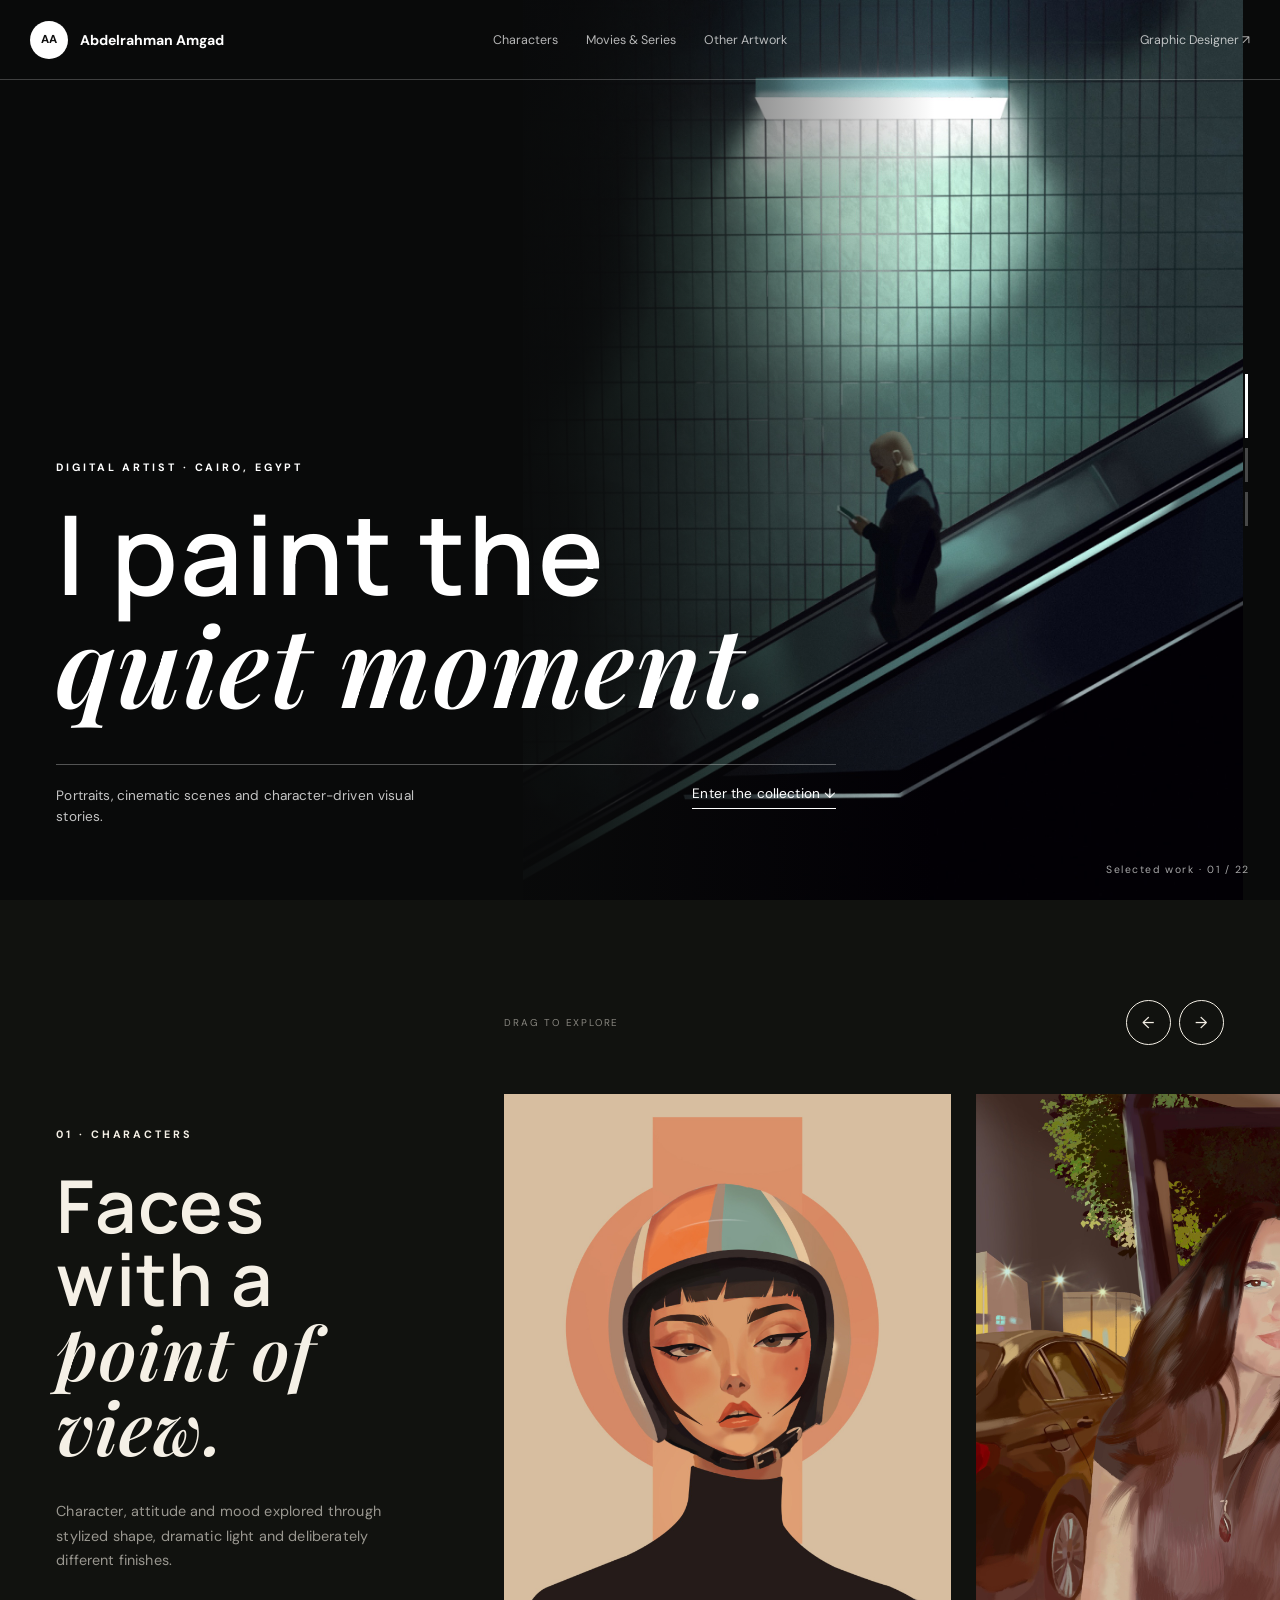
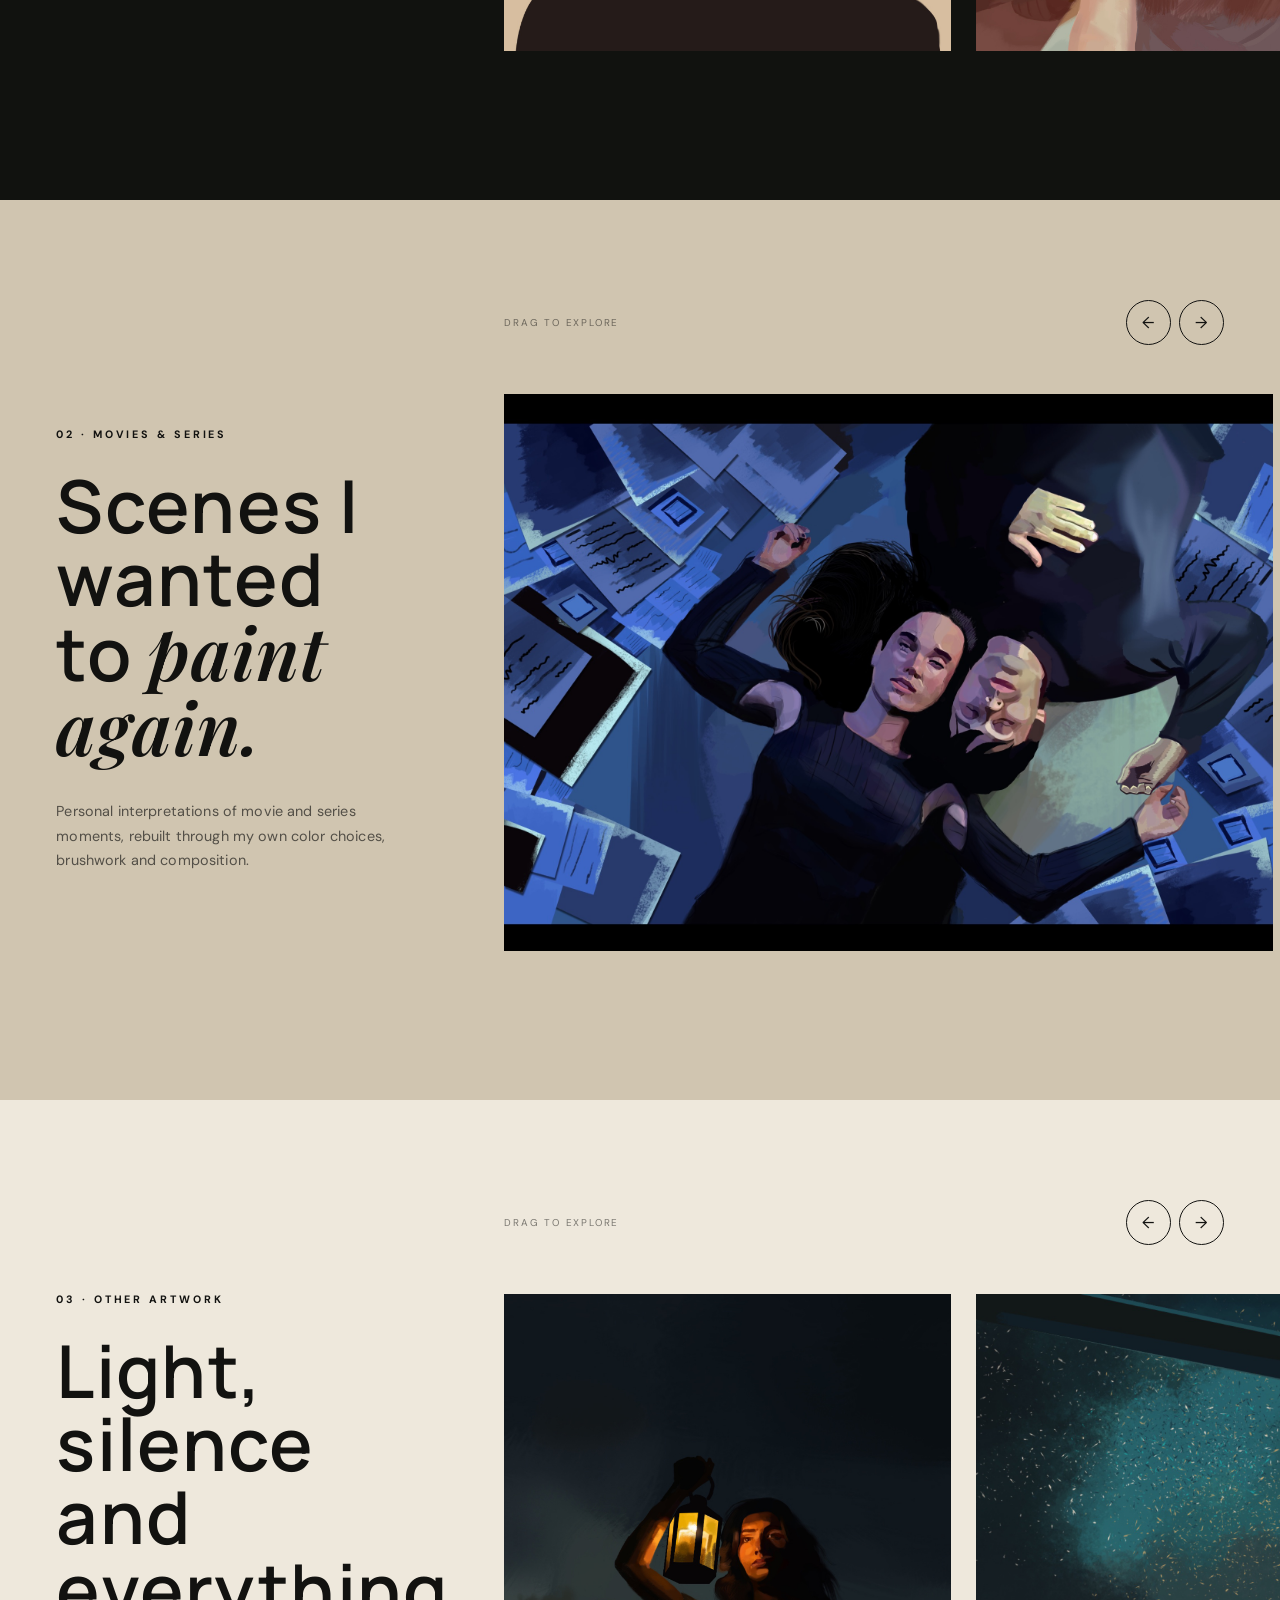
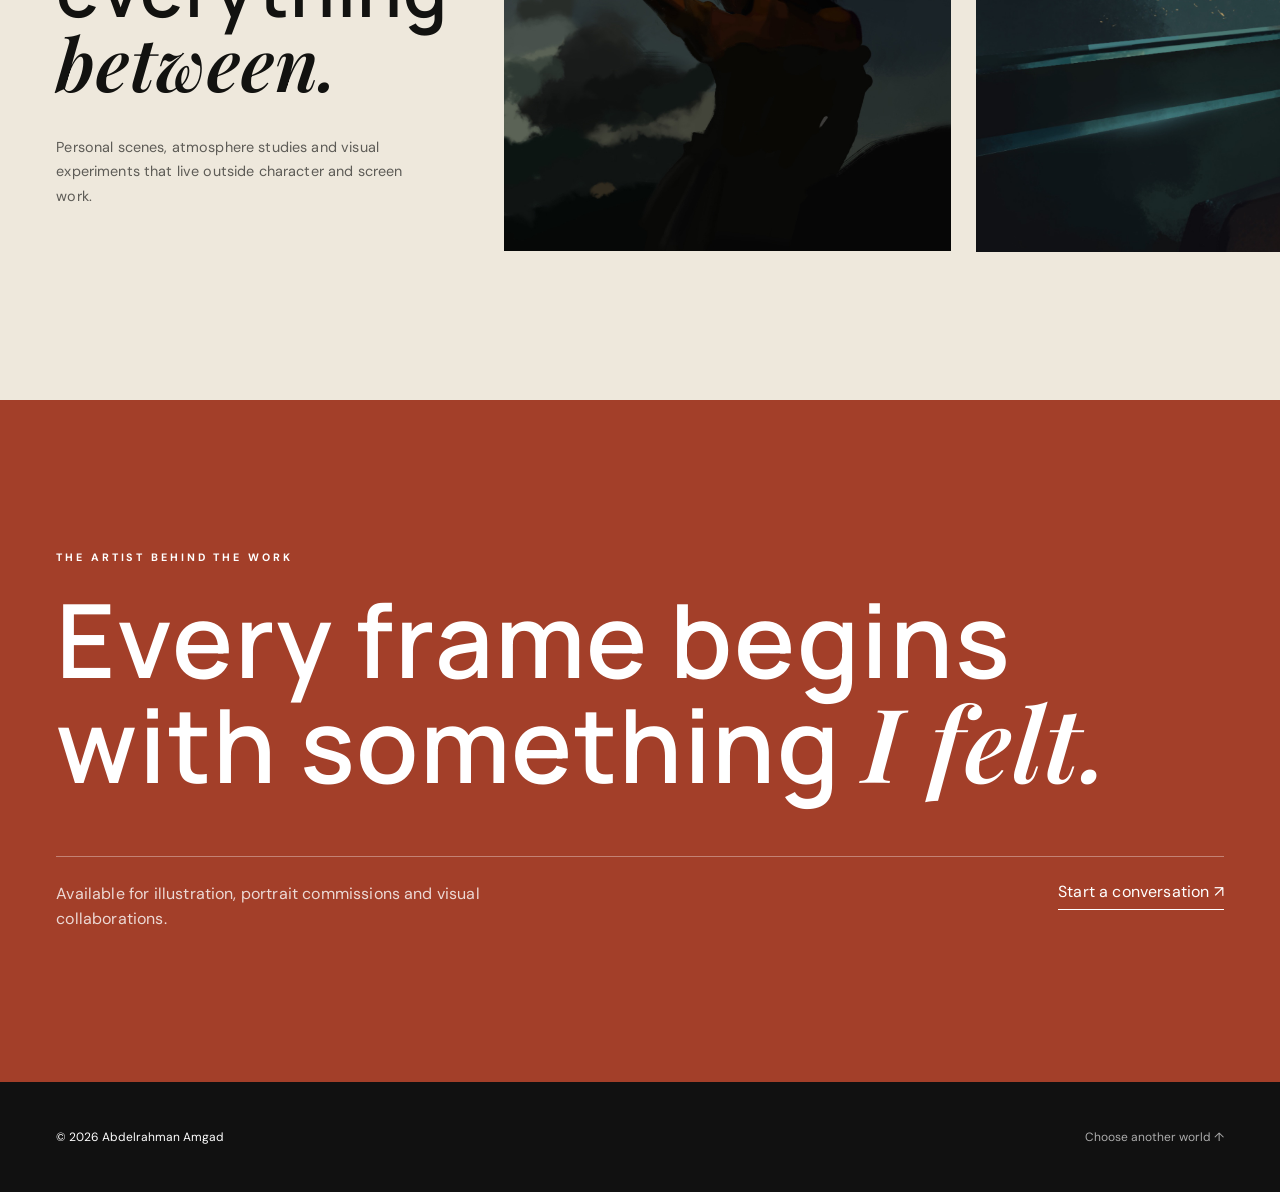
==== artist.html @ 188ce2ef "Add files via upload" ====
<!DOCTYPE html>
<html lang="en">
<head>
  <meta charset="utf-8" />
  <meta name="viewport" content="width=device-width, initial-scale=1" />
  <meta name="description" content="The art portfolio of Abdelrahman Amgad — cinematic digital paintings, portraits, character studies and visual storytelling." />
  <title>Abdelrahman Amgad — The Artist</title>
  <link rel="preconnect" href="https://fonts.googleapis.com" />
  <link rel="preconnect" href="https://fonts.gstatic.com" crossorigin />
  <link href="https://fonts.googleapis.com/css2?family=DM+Sans:wght@400;500;600;700&amp;family=Manrope:wght@500;600;700;800&amp;family=Playfair+Display:ital,wght@0,600;1,600&amp;display=swap" rel="stylesheet" />
  <link rel="stylesheet" href="artist.css?v=4" />
</head>
<body>
  <header class="artist-header">
    <a href="index.html" class="artist-brand" aria-label="Back to creative worlds">
      <span>AA</span><b>Abdelrahman Amgad</b>
    </a>
    <nav aria-label="Artist portfolio navigation">
      <a href="#characters">Characters</a>
      <a href="#screen">Movies &amp; Series</a>
      <a href="#other">Other Artwork</a>
    </nav>
    <a class="switch-world" href="designer.html">Graphic Designer ↗</a>
  </header>

  <main>
    <section class="artist-hero">
      <div class="hero-art-slider" aria-label="Selected artwork slideshow">
        <img class="hero-slide active" src="assets/art/alone.jpg" alt="A solitary figure riding an escalator beneath a fluorescent light" width="1080" height="1350" fetchpriority="high" />
        <img class="hero-slide" src="assets/art/light.jpg" alt="A woman holding a glowing lantern against a dark sky" width="1080" height="1350" />
        <img class="hero-slide" src="assets/art/metro.jpg" alt="A woman sitting beside a rain-covered metro window" width="1350" height="1080" />
      </div>
      <div class="hero-shade"></div>
      <div class="hero-copy">
        <p>DIGITAL ARTIST · CAIRO, EGYPT</p>
        <h1>I paint the<br /><em>quiet moment.</em></h1>
        <div class="hero-note">
          <span>Portraits, cinematic scenes and character-driven visual stories.</span>
          <a href="#characters">Enter the collection ↓</a>
        </div>
      </div>
      <span class="hero-index">Selected work · 01 / 22</span>
      <div class="hero-progress" aria-hidden="true"><span></span><span></span><span></span></div>
    </section>

    <section class="art-section portraits-section" id="characters">
      <div class="section-intro split-intro">
        <div><p>01 · CHARACTERS</p><h2>Faces with a<br /><em>point of view.</em></h2></div>
        <span>Character, attitude and mood explored through stylized shape, dramatic light and deliberately different finishes.</span>
      </div>

      <div class="portrait-wall">
        <figure class="artwork portrait-feature frame-peach" tabindex="0" data-group="Characters">
          <button class="art-open" aria-label="View artwork"><img src="assets/art/character.jpg" alt="Stylized portrait of a woman wearing a colorful helmet" width="1080" height="1350" loading="lazy" decoding="async" /></button>
        </figure>
        <figure class="artwork frame-paper" tabindex="0" data-group="Characters">
          <button class="art-open" aria-label="View artwork"><img src="assets/art/mariam.jpg" alt="Warm digital portrait of a woman outdoors at night" width="1600" height="2000" loading="lazy" decoding="async" /></button>
        </figure>
        <figure class="artwork portrait-narrow frame-charcoal" tabindex="0" data-group="Characters">
          <button class="art-open" aria-label="View artwork"><img src="assets/art/cigarette-portrait.jpg" alt="Dramatic portrait with a sculptural white collar and cigarette" width="1400" height="2000" loading="lazy" decoding="async" /></button>
        </figure>
        <figure class="artwork portrait-square frame-blue" tabindex="0" data-group="Characters">
          <button class="art-open" aria-label="View artwork"><img src="assets/art/self-portrait.jpg" alt="Blue-toned digital self portrait" width="640" height="640" loading="lazy" decoding="async" /></button>
        </figure>
        <figure class="artwork portrait-wide frame-green" tabindex="0" data-group="Characters">
          <button class="art-open" aria-label="View artwork"><img src="assets/art/green-portrait.jpg" alt="Expressive green portrait with handwritten lettering" width="1727" height="2000" loading="lazy" decoding="async" /></button>
        </figure>
        <figure class="artwork portrait-tall frame-warm" tabindex="0" data-group="Characters">
          <button class="art-open" aria-label="View artwork"><img src="assets/art/interior-portrait.jpg" alt="Low-angle portrait beneath an interior ceiling light" width="1739" height="2000" loading="lazy" decoding="async" /></button>
        </figure>
        <figure class="artwork portrait-green frame-notebook" tabindex="0" data-group="Characters">
          <button class="art-open" aria-label="View artwork"><img src="assets/art/sketchbook.jpg" alt="Blue-pen character sketch drawn in a notebook" width="1500" height="2000" loading="lazy" decoding="async" /></button>
        </figure>
        <figure class="artwork portrait-square frame-mustard" tabindex="0" data-group="Characters">
          <button class="art-open" aria-label="View artwork"><img src="assets/art/rainy-character.jpg" alt="Cartoon character standing nervously in the rain" width="1080" height="1080" loading="lazy" decoding="async" /></button>
        </figure>
      </div>
    </section>

    <section class="art-section cinema-section" id="screen">
      <div class="section-intro cinema-intro">
        <p>02 · MOVIES &amp; SERIES</p>
        <h2>Scenes I wanted<br />to <em>paint again.</em></h2>
        <span>Personal interpretations of movie and series moments, rebuilt through my own color choices, brushwork and composition.</span>
      </div>

      <div class="cinema-grid">
        <figure class="artwork frame-blue-matte" tabindex="0" data-group="Movies &amp; Series">
          <button class="art-open" aria-label="View artwork"><img src="assets/art/requiem-ensemble.jpg" alt="Blue-toned ensemble movie scene interpretation" width="2000" height="1452" loading="lazy" decoding="async" /></button>
        </figure>
        <figure class="artwork cinema-poster frame-gold" tabindex="0" data-group="Movies &amp; Series">
          <button class="art-open" aria-label="View artwork"><img src="assets/art/pulp-fiction.jpg" alt="Illustrated movie-inspired portrait poster" width="1600" height="2000" loading="lazy" decoding="async" /></button>
        </figure>
        <figure class="artwork cinema-poster frame-indigo" tabindex="0" data-group="Movies &amp; Series">
          <button class="art-open" aria-label="View artwork"><img src="assets/art/stranger-things.jpg" alt="Series-inspired character illustration" width="1454" height="2000" loading="lazy" decoding="async" /></button>
        </figure>
        <figure class="artwork cinema-wide frame-brown" tabindex="0" data-group="Movies &amp; Series">
          <button class="art-open" aria-label="View artwork"><img src="assets/art/five-hundred-days.jpg" alt="Painted movie elevator scene" width="2000" height="1093" loading="lazy" decoding="async" /></button>
        </figure>
        <figure class="artwork cinema-wide frame-violet" tabindex="0" data-group="Movies &amp; Series">
          <button class="art-open" aria-label="View artwork"><img src="assets/art/requiem-phone.jpg" alt="Painted movie telephone scene" width="2000" height="1579" loading="lazy" decoding="async" /></button>
        </figure>
        <figure class="artwork cinema-wide frame-red" tabindex="0" data-group="Movies &amp; Series">
          <button class="art-open" aria-label="View artwork"><img src="assets/art/theater.jpg" alt="A lone figure seated among rows of red theater chairs" width="2000" height="1233" loading="lazy" decoding="async" /></button>
        </figure>
        <figure class="artwork cinema-wide frame-olive" tabindex="0" data-group="Movies &amp; Series">
          <button class="art-open" aria-label="View artwork"><img src="assets/art/conversation.jpg" alt="Cinematic painted scene of two people in conversation" width="2000" height="1194" loading="lazy" decoding="async" /></button>
        </figure>
      </div>
    </section>

    <section class="art-section stories-section" id="other">
      <div class="section-intro">
        <p>03 · OTHER ARTWORK</p>
        <h2>Light, silence<br />and everything <em>between.</em></h2>
        <span>Personal scenes, atmosphere studies and visual experiments that live outside character and screen work.</span>
      </div>

      <div class="other-grid">
        <figure class="artwork frame-dark" tabindex="0" data-group="Other Artwork">
          <button class="art-open" aria-label="View artwork"><img src="assets/art/light.jpg" alt="A woman holding a glowing lantern against a dark sky" width="1080" height="1350" loading="lazy" decoding="async" /></button>
        </figure>
        <figure class="artwork other-wide frame-night" tabindex="0" data-group="Other Artwork">
          <button class="art-open" aria-label="View artwork"><img src="assets/art/metro.jpg" alt="A woman sitting alone beside a rain-covered metro window" width="1350" height="1080" loading="lazy" decoding="async" /></button>
        </figure>
        <figure class="artwork frame-cinema" tabindex="0" data-group="Other Artwork">
          <button class="art-open" aria-label="View artwork"><img src="assets/art/call-booth.jpg" alt="A woman making a call inside a neon-lit phone booth" width="1080" height="1350" loading="lazy" decoding="async" /></button>
        </figure>
        <figure class="artwork frame-black" tabindex="0" data-group="Other Artwork">
          <button class="art-open" aria-label="View artwork"><img src="assets/art/love.jpg" alt="A couple embracing beside a car under a dark night sky" width="1800" height="1800" loading="lazy" decoding="async" /></button>
        </figure>
        <figure class="artwork frame-slate" tabindex="0" data-group="Other Artwork">
          <button class="art-open" aria-label="View artwork"><img src="assets/art/window.jpg" alt="A woman leaning back beside a car window beneath a textured night sky" width="1080" height="1350" loading="lazy" decoding="async" /></button>
        </figure>
        <figure class="artwork other-wide frame-umber" tabindex="0" data-group="Other Artwork">
          <button class="art-open" aria-label="View artwork"><img src="assets/art/figure-study.jpg" alt="Reclining figure digital painting study" width="2000" height="1049" loading="lazy" decoding="async" /></button>
        </figure>
      </div>
    </section>

    <section class="artist-contact">
      <p>THE ARTIST BEHIND THE WORK</p>
      <h2>Every frame begins<br />with something <em>I felt.</em></h2>
      <div><span>Available for illustration, portrait commissions and visual collaborations.</span><a href="mailto:abdelrahmanamgadabobaker@gmail.com">Start a conversation ↗</a></div>
    </section>
  </main>

  <footer class="artist-footer"><span>© <span id="artistYear"></span> Abdelrahman Amgad</span><a href="index.html">Choose another world ↑</a></footer>

  <dialog class="art-lightbox" aria-label="Artwork preview">
    <button class="lightbox-close" aria-label="Close artwork preview">×</button>
    <button class="lightbox-nav lightbox-prev" aria-label="Previous artwork">←</button>
    <div class="lightbox-stage"><img src="" alt="" /><span class="lightbox-group"></span></div>
    <button class="lightbox-nav lightbox-next" aria-label="Next artwork">→</button>
  </dialog>

  <script src="artist.js?v=4"></script>
</body>
</html>
---- artist.css ----
:root{--ink:#121210;--paper:#e9e3d7;--cream:#f5f0e6;--rust:#a84b31;--line:rgba(18,18,16,.22)}
*{box-sizing:border-box}html{scroll-behavior:smooth;background:var(--ink)}body{margin:0;background:var(--paper);color:var(--ink);font-family:"DM Sans",sans-serif}a{color:inherit;text-decoration:none}button{font:inherit}.artist-header{height:80px;padding:0 30px;display:grid;grid-template-columns:1fr auto 1fr;align-items:center;position:absolute;z-index:20;top:0;left:0;right:0;color:#fff;border-bottom:1px solid rgba(255,255,255,.22)}.artist-brand{display:flex;align-items:center;gap:12px}.artist-brand span{width:38px;height:38px;border-radius:50%;display:grid;place-items:center;background:#fff;color:#111;font-size:.72rem;font-weight:800}.artist-brand b{font-size:.88rem}.artist-header nav{display:flex;gap:28px;font-size:.78rem}.artist-header nav a,.switch-world{opacity:.7;transition:opacity .2s}.artist-header nav a:hover,.switch-world:hover{opacity:1}.switch-world{justify-self:end;font-size:.78rem}
.preview-open{overflow:hidden}
.artist-hero{height:100svh;min-height:680px;position:relative;overflow:hidden;background:#071113;color:#fff}.artist-hero>img{position:absolute;inset:0;width:100%;height:100%;object-fit:cover;object-position:center 52%}.hero-shade{position:absolute;inset:0;background:linear-gradient(90deg,rgba(5,8,8,.92) 0%,rgba(5,8,8,.5) 43%,rgba(5,8,8,.08) 72%),linear-gradient(0deg,rgba(4,7,7,.52),transparent 45%)}.hero-copy{position:absolute;z-index:2;left:4.4vw;bottom:8vh;width:min(780px,80vw)}.hero-copy>p,.section-intro>p,.section-intro>div>p,.artist-contact>p{margin:0 0 24px;font-size:.67rem;font-weight:700;letter-spacing:.23em}.hero-copy h1{margin:0;font:600 clamp(4.2rem,8.6vw,9.6rem)/.78 "Manrope";letter-spacing:-.085em}.hero-copy h1 em,.section-intro h2 em,.artist-contact h2 em{font-family:"Playfair Display",serif;font-weight:600}.hero-note{margin-top:42px;padding-top:20px;border-top:1px solid rgba(255,255,255,.3);display:flex;justify-content:space-between;align-items:flex-start;gap:30px;font-size:.85rem}.hero-note span{max-width:390px;line-height:1.6;opacity:.76}.hero-note a{white-space:nowrap;border-bottom:1px solid;padding-bottom:6px}.hero-index{position:absolute;right:30px;bottom:24px;font-size:.65rem;letter-spacing:.15em;opacity:.65}
.art-section{padding:130px 4.4vw}.section-intro{display:grid;grid-template-columns:1.05fr .55fr;gap:8vw;align-items:end;margin-bottom:80px}.section-intro>p{grid-column:1/-1;margin-bottom:0}.section-intro h2{margin:0;font:600 clamp(3.4rem,6.8vw,7.7rem)/.88 "Manrope";letter-spacing:-.075em}.section-intro>span,.split-intro>span{line-height:1.7;color:rgba(18,18,16,.66);max-width:480px}.split-intro>div p{margin-bottom:22px}.stories-section{background:var(--paper)}.stories-grid{display:grid;grid-template-columns:.82fr 1.18fr;grid-template-rows:auto auto;gap:4.5vw;align-items:start}.stories-grid .artwork-tall{grid-row:1/3}.stories-grid .artwork-wide:nth-child(3){width:76%;justify-self:end}.story-triptych{margin-top:130px;display:grid;grid-template-columns:.75fr 1.35fr .75fr;gap:3vw;align-items:center}.story-triptych .artwork:nth-child(2){transform:translateY(50px)}
.artwork{margin:0;position:relative}.art-open{display:block;width:100%;border:0;padding:0;background:none;color:inherit;cursor:zoom-in}.art-open img{display:block;width:100%;height:auto}.artwork figcaption{display:flex;justify-content:space-between;gap:12px;margin-top:14px;padding-top:12px;border-top:1px solid var(--line)}.artwork figcaption span{font-weight:700}.artwork figcaption small{color:rgba(18,18,16,.55)}.art-open{transition:transform .45s cubic-bezier(.2,.8,.2,1),filter .3s}.artwork:hover .art-open{transform:translateY(-5px)}.artwork:focus-visible{outline:2px solid var(--rust);outline-offset:8px}
.frame-dark .art-open,.frame-night .art-open,.frame-slate .art-open{padding:16px;background:#151714;box-shadow:0 28px 70px rgba(16,17,15,.18)}.frame-cinema .art-open{padding:18px;background:#34201c}.frame-black .art-open{padding:13px;background:#050505}.frame-red .art-open{padding:17px;background:#551c16}.frame-peach .art-open{padding:24px;background:#d8b693}.frame-paper .art-open{padding:18px;background:#f4eee2;box-shadow:0 20px 50px rgba(22,20,17,.13)}.frame-charcoal .art-open{padding:19px;background:#1b1a18}.frame-blue .art-open{padding:14px;background:#172533}.frame-olive .art-open{padding:15px;background:#30372d}.frame-warm .art-open{padding:18px;background:#8c673d}.frame-green .art-open{padding:14px;background:#173a2c}.frame-blue-matte .art-open{padding:22px;background:#18233f}.frame-gold .art-open{padding:20px;background:#a75e12}.frame-indigo .art-open{padding:16px;background:#252047}.frame-brown .art-open{padding:18px;background:#3f2d25}.frame-violet .art-open{padding:17px;background:#241c42}.frame-notebook .art-open{padding:16px;background:#d9cdb8;box-shadow:0 22px 50px rgba(20,18,15,.17)}.frame-mustard .art-open{padding:16px;background:#745c18}.frame-umber .art-open{padding:19px;background:#3b241d}.frame-rain .art-open{padding:14px;background:#282416}
.portraits-section{background:#151512;color:var(--cream)}.portraits-section .section-intro>span{color:rgba(245,240,230,.6)}.portrait-wall{display:grid;grid-template-columns:repeat(12,1fr);gap:5vw 3vw;align-items:start}.portrait-wall .artwork figcaption{border-color:rgba(255,255,255,.2)}.portrait-wall .artwork figcaption small{color:rgba(255,255,255,.5)}.portrait-feature{grid-column:1/6}.portrait-wall .artwork:nth-child(2){grid-column:7/12;margin-top:12vw}.portrait-narrow{grid-column:2/5;margin-top:2vw}.portrait-square{grid-column:6/10;margin-top:-8vw}.portrait-wide{grid-column:1/8;margin-top:4vw}.portrait-tall{grid-column:9/13;margin-top:-6vw}.portrait-green{grid-column:3/8;margin-top:-7vw}
.cinema-section{background:#c9bda8}.cinema-intro{grid-template-columns:1.3fr .7fr}.cinema-lead{width:90%;margin:0 auto 10vw}.cinema-grid{display:grid;grid-template-columns:1fr 1fr;gap:7vw 4vw;align-items:start}.cinema-poster{width:78%;justify-self:center}.cinema-poster:nth-child(2){margin-top:10vw}.cinema-wide{grid-column:1/-1;width:82%}.cinema-wide:nth-child(4){justify-self:end}
.sketch-section{background:#efe8db}.sketch-layout{display:grid;grid-template-columns:.8fr 1fr 1fr;gap:4vw;align-items:start}.sketch-photo{grid-row:1/3}.sketch-layout .artwork:nth-child(3){grid-column:2/4;margin-top:3vw}.sketch-layout .artwork:nth-child(4){grid-column:3;margin-top:-4vw}
.artist-contact{padding:150px 4.4vw;background:#a33f29;color:#fff}.artist-contact h2{margin:0;font:600 clamp(3.7rem,8vw,9rem)/.86 "Manrope";letter-spacing:-.08em}.artist-contact>div{margin-top:60px;padding-top:24px;border-top:1px solid rgba(255,255,255,.35);display:flex;justify-content:space-between;gap:30px}.artist-contact>div span{max-width:440px;line-height:1.6;opacity:.8}.artist-contact a{align-self:flex-start;border-bottom:1px solid;padding-bottom:7px}.artist-footer{height:110px;padding:0 4.4vw;display:flex;align-items:center;justify-content:space-between;background:#111;color:#fff;font-size:.75rem}.artist-footer a{opacity:.65}
.art-lightbox{width:100%;max-width:none;height:100%;max-height:none;margin:0;border:0;padding:0;background:rgba(8,8,7,.96);color:#fff}.art-lightbox::backdrop{background:rgba(8,8,7,.96)}.lightbox-stage{height:100%;display:grid;place-items:center;padding:5vh 9vw 9vh}.lightbox-stage img{max-width:100%;max-height:82vh;object-fit:contain;box-shadow:0 24px 80px rgba(0,0,0,.4)}.lightbox-stage>div{position:absolute;left:4vw;bottom:28px;display:grid;gap:4px}.lightbox-group{font-size:.62rem;letter-spacing:.18em;opacity:.55;text-transform:uppercase}.lightbox-title{font-size:1rem}.lightbox-close,.lightbox-nav{position:absolute;z-index:3;border:1px solid rgba(255,255,255,.25);background:rgba(255,255,255,.06);color:#fff;cursor:pointer}.lightbox-close{right:24px;top:22px;width:44px;height:44px;border-radius:50%;font-size:1.4rem}.lightbox-nav{top:50%;transform:translateY(-50%);width:48px;height:70px}.lightbox-prev{left:22px}.lightbox-next{right:22px}
@media(max-width:900px){.artist-header{grid-template-columns:1fr auto}.artist-header nav{display:none}.section-intro,.cinema-intro{grid-template-columns:1fr;gap:28px}.section-intro>p{grid-column:auto}.stories-grid{gap:6vw}.story-triptych{grid-template-columns:1fr 1fr}.story-triptych .artwork:nth-child(2){transform:none}.story-triptych .artwork:nth-child(3){grid-column:1/-1;width:55%;justify-self:center}.portrait-wall{gap:8vw 4vw}.portrait-feature{grid-column:1/7}.portrait-wall .artwork:nth-child(2){grid-column:7/13}.portrait-narrow{grid-column:1/6}.portrait-square{grid-column:7/13}.portrait-wide{grid-column:1/9}.portrait-tall{grid-column:9/13}.portrait-green{grid-column:3/10}.sketch-layout{grid-template-columns:1fr 1fr}.sketch-photo{grid-row:auto}.sketch-layout .artwork:nth-child(3){grid-column:1/-1}.sketch-layout .artwork:nth-child(4){grid-column:2}.hero-copy{width:86vw}.artist-hero>img{object-position:58% center}}
@media(max-width:620px){.artist-header{height:66px;padding:0 16px}.artist-brand b{display:none}.switch-world{font-size:.68rem}.artist-hero{min-height:660px}.artist-hero>img{object-position:62% center}.hero-shade{background:linear-gradient(0deg,rgba(5,8,8,.94) 0%,rgba(5,8,8,.28) 72%)}.hero-copy{left:18px;bottom:58px;width:calc(100% - 36px)}.hero-copy h1{font-size:clamp(3.3rem,16vw,5rem)}.hero-note{margin-top:28px;display:grid}.hero-note a{justify-self:start}.hero-index{display:none}.art-section{padding:90px 18px}.section-intro{margin-bottom:50px}.section-intro h2{font-size:clamp(3rem,14vw,4.8rem)}.stories-grid{display:block}.stories-grid .artwork,.stories-grid .artwork-wide:nth-child(3){width:100%;margin-bottom:60px}.story-triptych{margin-top:50px;display:block}.story-triptych .artwork,.story-triptych .artwork:nth-child(3){width:100%;margin:0 0 60px}.portrait-wall{display:block}.portrait-wall .artwork{width:100%;margin:0 0 70px}.cinema-lead,.cinema-poster,.cinema-wide,.cinema-wide:nth-child(4){width:100%;margin:0 0 60px}.cinema-grid{display:block}.sketch-layout{display:block}.sketch-layout .artwork{width:100%;margin:0 0 60px}.artist-contact{padding:100px 18px}.artist-contact h2{font-size:clamp(3.1rem,15vw,5rem)}.artist-contact>div{display:grid}.artist-footer{padding:0 18px}.lightbox-stage{padding:70px 10px 90px}.lightbox-nav{top:auto;bottom:18px;height:44px}.lightbox-prev{left:auto;right:80px}.lightbox-next{right:22px}.lightbox-stage>div{left:18px;bottom:22px;max-width:55%}}
@media(prefers-reduced-motion:reduce){html{scroll-behavior:auto}.art-open{transition:none}}

/* Curated category layout — no individual artwork labels */
.portrait-wall .artwork:nth-child(8){grid-column:9/13;margin-top:2vw}
.other-grid{display:grid;grid-template-columns:repeat(12,1fr);gap:6vw 3vw;align-items:start}
.other-grid .artwork{grid-column:span 5}
.other-grid .artwork:nth-child(even){grid-column:7/13}
.other-grid .artwork:nth-child(3){grid-column:2/7}
.other-grid .artwork:nth-child(4){grid-column:8/13;margin-top:-8vw}
.other-grid .other-wide{grid-column:span 8}
.other-grid .artwork:nth-child(5){grid-column:1/9}
.other-grid .artwork:nth-child(7){grid-column:1/9}
.other-grid .artwork:nth-child(8){grid-column:5/13}
.lightbox-stage>div{position:static}
.lightbox-group{position:absolute;left:4vw;bottom:28px}

@media(max-width:900px){.portrait-wall .artwork:nth-child(8){grid-column:8/13}.other-grid{gap:8vw 4vw}}
@media(max-width:620px){.other-grid{display:block}.other-grid .artwork{width:100%;margin:0 0 60px}.lightbox-group{left:18px;bottom:22px;max-width:55%}}

/* Structured gallery system */
.portrait-wall,.cinema-grid,.other-grid{display:grid;align-items:stretch;gap:36px}
.portrait-wall{grid-template-columns:repeat(4,minmax(0,1fr))}
.cinema-grid,.other-grid{grid-template-columns:repeat(2,minmax(0,1fr))}
.portrait-wall .artwork,.portrait-wall .artwork:nth-child(n),.cinema-grid .artwork,.cinema-grid .artwork:nth-child(n),.other-grid .artwork,.other-grid .artwork:nth-child(n){grid-column:auto;width:100%;margin:0;transform:none;justify-self:stretch}
.portrait-wall .art-open{height:100%;min-height:0;display:grid;place-items:center}
.portrait-wall .art-open img{width:100%;height:auto;max-height:100%;object-fit:contain}
.cinema-grid .art-open,.other-grid .art-open{height:100%;display:grid;place-items:center}
.cinema-grid .art-open img,.other-grid .art-open img{width:100%;height:auto;max-height:100%;object-fit:contain}

@media(max-width:1000px){.portrait-wall{grid-template-columns:repeat(2,minmax(0,1fr))}}
@media(max-width:700px){.portrait-wall,.cinema-grid,.other-grid{grid-template-columns:1fr;gap:28px}.portrait-wall .artwork,.cinema-grid .artwork,.other-grid .artwork{margin:0!important}}

/* Format × Squarespace inspired refinement */
.artist-hero{display:grid;grid-template-columns:.88fr 1.12fr;align-items:stretch;background:#0a0b0b}
.artist-hero>img{position:relative;inset:auto;grid-column:2;width:100%;height:100%;object-fit:contain;object-position:center;background:#0a0b0b}
.hero-shade{background:linear-gradient(90deg,#0a0b0b 0%,rgba(10,11,11,.95) 32%,rgba(10,11,11,0) 70%);pointer-events:none}
.hero-copy{z-index:3}

.portrait-wall,.cinema-grid,.other-grid{gap:clamp(22px,3vw,48px);align-items:start}
.artwork,.portrait-wall .artwork,.cinema-grid .artwork,.other-grid .artwork{align-self:start}
.artwork .art-open,.artwork[class*="frame-"] .art-open{padding:0;background:transparent;box-shadow:none;height:auto;min-height:0;display:block;overflow:visible}
.artwork .art-open img,.portrait-wall .art-open img,.cinema-grid .art-open img,.other-grid .art-open img{display:block;width:100%;height:auto;max-height:none;object-fit:contain;object-position:center}
.artwork:hover .art-open{transform:translateY(-6px)}

.portrait-wall{grid-template-columns:repeat(4,minmax(0,1fr))}
.portrait-wall .artwork:nth-child(n){grid-column:auto;margin:0;width:100%}

.cinema-grid{grid-template-columns:repeat(12,minmax(0,1fr));gap:clamp(26px,4vw,64px) clamp(18px,2.5vw,40px)}
.cinema-grid .artwork:nth-child(n){margin:0;width:100%;grid-column:auto;justify-self:stretch}
.cinema-grid .artwork:nth-child(2){grid-column:3/6;grid-row:1}
.cinema-grid .artwork:nth-child(3){grid-column:8/11;grid-row:1}
.cinema-grid .artwork:nth-child(1){grid-column:1/7;grid-row:2}
.cinema-grid .artwork:nth-child(4){grid-column:7/13;grid-row:2}
.cinema-grid .artwork:nth-child(5){grid-column:1/7;grid-row:3}
.cinema-grid .artwork:nth-child(6){grid-column:7/13;grid-row:3}
.cinema-grid .artwork:nth-child(7){grid-column:3/11;grid-row:4}

.other-grid{grid-template-columns:repeat(12,minmax(0,1fr));gap:clamp(26px,4vw,64px) clamp(18px,2.5vw,40px)}
.other-grid .artwork:nth-child(n){margin:0;width:100%;grid-column:auto;justify-self:stretch}
.other-grid .artwork:nth-child(1){grid-column:1/5;grid-row:1}
.other-grid .artwork:nth-child(3){grid-column:5/9;grid-row:1}
.other-grid .artwork:nth-child(5){grid-column:9/13;grid-row:1}
.other-grid .artwork:nth-child(2){grid-column:1/7;grid-row:2}
.other-grid .artwork:nth-child(4){grid-column:7/13;grid-row:2}
.other-grid .artwork:nth-child(6){grid-column:3/11;grid-row:3}

.motion-ready .section-intro,.motion-ready .artwork{opacity:0;transform:translateY(26px);transition:opacity .65s ease,transform .65s cubic-bezier(.2,.75,.25,1)}
.motion-ready .section-intro.is-visible,.motion-ready .artwork.is-visible{opacity:1;transform:translateY(0)}
.motion-ready .artwork:nth-child(2n){transition-delay:.06s}
.motion-ready .artwork:nth-child(3n){transition-delay:.12s}

@media(max-width:1000px){
  .portrait-wall{grid-template-columns:repeat(2,minmax(0,1fr))}
  .artist-hero{grid-template-columns:.7fr 1.3fr}
}
@media(max-width:700px){
  .artist-hero{display:block;height:auto;min-height:100svh;padding-top:66px}
  .artist-hero>img{width:100%;height:auto;max-height:62svh;object-fit:contain;object-position:center top}
  .hero-shade{background:linear-gradient(0deg,#0a0b0b 0%,rgba(10,11,11,.2) 65%,transparent 100%)}
  .hero-copy{position:relative;left:auto;bottom:auto;width:auto;padding:28px 18px 58px}
  .portrait-wall,.cinema-grid,.other-grid{display:grid;grid-template-columns:1fr;gap:44px}
  .portrait-wall .artwork:nth-child(n),.cinema-grid .artwork:nth-child(n),.other-grid .artwork:nth-child(n){grid-column:1;grid-row:auto;width:100%;margin:0}
}

@media(prefers-reduced-motion:reduce){.motion-ready .section-intro,.motion-ready .artwork{opacity:1;transform:none;transition:none}.artwork:hover .art-open{transform:none}}

/* =========================================================
   Immersive horizontal gallery — radical layout direction
   ========================================================= */
.artist-hero{display:block;position:relative;background:#090a0a}
.hero-art-slider{position:absolute;inset:0 0 0 38%;overflow:hidden;background:#090a0a}
.hero-slide{position:absolute;inset:0;width:100%;height:100%;object-fit:contain;object-position:center;opacity:0;transform:translateX(45px) scale(.985);transition:opacity 1s ease,transform 1.15s cubic-bezier(.2,.7,.2,1)}
.hero-slide.active{opacity:1;transform:translateX(0) scale(1)}
.hero-shade{background:linear-gradient(90deg,#090a0a 0%,#090a0a 34%,rgba(9,10,10,.88) 45%,rgba(9,10,10,0) 73%)}
.hero-progress{position:absolute;z-index:4;right:32px;top:50%;transform:translateY(-50%);display:grid;gap:10px}
.hero-progress span{display:block;width:3px;height:34px;background:rgba(255,255,255,.25);transition:height .4s,background .4s}
.hero-progress span.active{height:64px;background:#fff}

.art-section{min-height:100svh;padding:100px 0 100px 4.4vw;display:grid;grid-template-columns:minmax(270px,30vw) minmax(0,1fr);grid-template-rows:auto 1fr;column-gap:5vw;align-items:center;overflow:hidden}
.art-section .section-intro{grid-column:1;grid-row:1/3;display:block;margin:0;padding-right:1vw;position:relative;z-index:2}
.art-section .section-intro>p,.art-section .section-intro>div>p{margin:0 0 28px}
.art-section .section-intro h2{font-size:clamp(3.5rem,5.7vw,7rem);line-height:.88;margin:0 0 34px}
.art-section .section-intro>span,.art-section .split-intro>span{display:block;max-width:380px;font-size:.9rem;line-height:1.7}
.art-section .split-intro>div{display:block}
.rail-controls{grid-column:2;grid-row:1;display:flex;align-items:center;justify-content:flex-end;gap:8px;padding:0 4.4vw 18px 0}
.rail-controls span{margin-right:auto;font-size:.62rem;letter-spacing:.18em;text-transform:uppercase;opacity:.52}
.rail-controls button{width:45px;height:45px;border:1px solid currentColor;border-radius:50%;background:transparent;color:inherit;cursor:pointer;transition:background .25s,color .25s,transform .25s}
.rail-controls button:hover{background:currentColor;color:var(--paper);transform:scale(1.06)}
.portraits-section .rail-controls button:hover{color:#151512}

.portrait-wall,.cinema-grid,.other-grid{grid-column:2;grid-row:2;display:flex!important;align-items:center;gap:clamp(18px,2vw,32px);width:100%;height:64vh;min-height:440px;overflow-x:auto;overflow-y:hidden;padding:0 4.4vw 18px 0;scroll-snap-type:x mandatory;scrollbar-width:none;cursor:grab;overscroll-behavior-x:contain}
.portrait-wall::-webkit-scrollbar,.cinema-grid::-webkit-scrollbar,.other-grid::-webkit-scrollbar{display:none}
.portrait-wall.dragging,.cinema-grid.dragging,.other-grid.dragging{cursor:grabbing;scroll-snap-type:none}
.portrait-wall .artwork,.portrait-wall .artwork:nth-child(n),.cinema-grid .artwork,.cinema-grid .artwork:nth-child(n),.other-grid .artwork,.other-grid .artwork:nth-child(n){flex:0 0 auto!important;display:block!important;grid-column:auto!important;grid-row:auto!important;width:auto!important;height:100%;margin:0!important;align-self:center;scroll-snap-align:start;transform:none;justify-self:auto}
.portrait-wall .art-open,.cinema-grid .art-open,.other-grid .art-open,.artwork[class*="frame-"] .art-open{display:block;height:100%;width:auto;padding:0;background:transparent;box-shadow:none;overflow:visible}
.portrait-wall .art-open img,.cinema-grid .art-open img,.other-grid .art-open img{display:block;width:auto!important;height:100%!important;max-width:none;max-height:100%;object-fit:contain}
.artwork:hover .art-open{transform:translateY(-8px)}

.portraits-section{background:#11120f}
.cinema-section{background:#d0c5b0}
.stories-section{background:#eee8dc}
.motion-ready .art-section .artwork{opacity:0;transform:translateX(65px);transition:opacity .7s ease,transform .85s cubic-bezier(.2,.75,.2,1)}
.motion-ready .art-section .artwork.is-visible{opacity:1;transform:translateX(0)}

@media(max-width:850px){
  .art-section{padding-left:24px;grid-template-columns:minmax(220px,34vw) minmax(0,1fr);column-gap:32px}
  .portrait-wall,.cinema-grid,.other-grid{height:58vh}
}

@media(max-width:700px){
  .artist-hero{display:flex;flex-direction:column;padding-top:66px;min-height:100svh}
  .hero-art-slider{position:relative;inset:auto;width:100%;height:54svh;min-height:390px;order:1}
  .hero-slide{object-fit:contain;object-position:center}
  .hero-shade{display:none}
  .hero-copy{order:2;position:relative;padding:34px 18px 58px;left:auto;bottom:auto;width:auto}
  .hero-copy h1{font-size:clamp(3.2rem,15vw,5rem)}
  .hero-progress{right:16px;top:32%;transform:none}
  .hero-progress span{width:26px;height:2px}.hero-progress span.active{width:50px;height:2px}
  .art-section{min-height:auto;padding:86px 0 86px 18px;display:block}
  .art-section .section-intro{padding:0 18px 50px 0}
  .art-section .section-intro h2{font-size:clamp(3.2rem,14vw,5rem)}
  .rail-controls{display:flex;padding:0 18px 16px 0}
  .rail-controls span{font-size:.55rem}
  .portrait-wall,.cinema-grid,.other-grid{display:flex!important;width:100%;height:58svh;min-height:390px;gap:16px;padding-right:18px}
  .portrait-wall .artwork,.portrait-wall .artwork:nth-child(n),.cinema-grid .artwork,.cinema-grid .artwork:nth-child(n),.other-grid .artwork,.other-grid .artwork:nth-child(n){height:100%;width:auto!important}
}

@media(prefers-reduced-motion:reduce){.hero-slide{transition:none}.hero-slide.active{transform:none}.motion-ready .art-section .artwork{opacity:1;transform:none;transition:none}}

/* Focus, image fit and typography spacing refinements */
.hero-copy h1,.art-section .section-intro h2,.artist-contact h2{letter-spacing:.018em;line-height:1}
.hero-copy h1 em,.art-section .section-intro h2 em,.artist-contact h2 em{letter-spacing:.012em}
.hero-copy>p,.art-section .section-intro>p,.art-section .section-intro>div>p,.artist-contact>p{letter-spacing:.27em}
.hero-note,.art-section .section-intro>span,.artist-contact>div{letter-spacing:.01em}

.portrait-wall .artwork,.portrait-wall .artwork:nth-child(n),.cinema-grid .artwork,.cinema-grid .artwork:nth-child(n),.other-grid .artwork,.other-grid .artwork:nth-child(n){max-width:min(76vw,920px)}
.portrait-wall .art-open img,.cinema-grid .art-open img,.other-grid .art-open img{object-fit:contain!important;object-position:center;width:auto!important;height:100%!important;max-width:100%;max-height:100%}

.art-lightbox{background:rgba(5,5,5,.985)}
.art-lightbox::backdrop{background:rgba(5,5,5,.985);backdrop-filter:blur(14px)}
.lightbox-stage{padding:3vh 6vw 8vh}
.lightbox-stage img{width:auto;height:auto;max-width:92vw;max-height:90vh;object-fit:contain;box-shadow:0 30px 100px rgba(0,0,0,.7);animation:artFocusIn .48s cubic-bezier(.2,.75,.2,1)}
.art-lightbox[open]{animation:lightboxFadeIn .28s ease both}
.lightbox-close{background:#fff;color:#111;border-color:#fff;transition:transform .25s ease}
.lightbox-close:hover{transform:rotate(90deg)}
.art-open{position:relative}
.art-open::after{content:"View artwork";position:absolute;left:50%;top:50%;transform:translate(-50%,-42%);padding:11px 16px;border-radius:999px;background:rgba(8,8,8,.82);color:#fff;font-size:.65rem;letter-spacing:.12em;text-transform:uppercase;opacity:0;transition:opacity .25s ease,transform .25s ease;pointer-events:none;white-space:nowrap}
.artwork:hover .art-open::after{opacity:1;transform:translate(-50%,-50%)}
@keyframes artFocusIn{from{opacity:0;transform:scale(.94)}to{opacity:1;transform:scale(1)}}
@keyframes lightboxFadeIn{from{opacity:0}to{opacity:1}}

@media(max-width:700px){
  .hero-copy h1,.art-section .section-intro h2,.artist-contact h2{letter-spacing:-.025em;line-height:.96}
  .portrait-wall .artwork,.portrait-wall .artwork:nth-child(n),.cinema-grid .artwork,.cinema-grid .artwork:nth-child(n),.other-grid .artwork,.other-grid .artwork:nth-child(n){max-width:86vw}
  .lightbox-stage{padding:64px 10px 84px}.lightbox-stage img{max-width:calc(100vw - 20px);max-height:calc(100svh - 148px)}
}

@media(prefers-reduced-motion:reduce){.lightbox-stage img,.art-lightbox[open]{animation:none}.lightbox-close:hover{transform:none}}
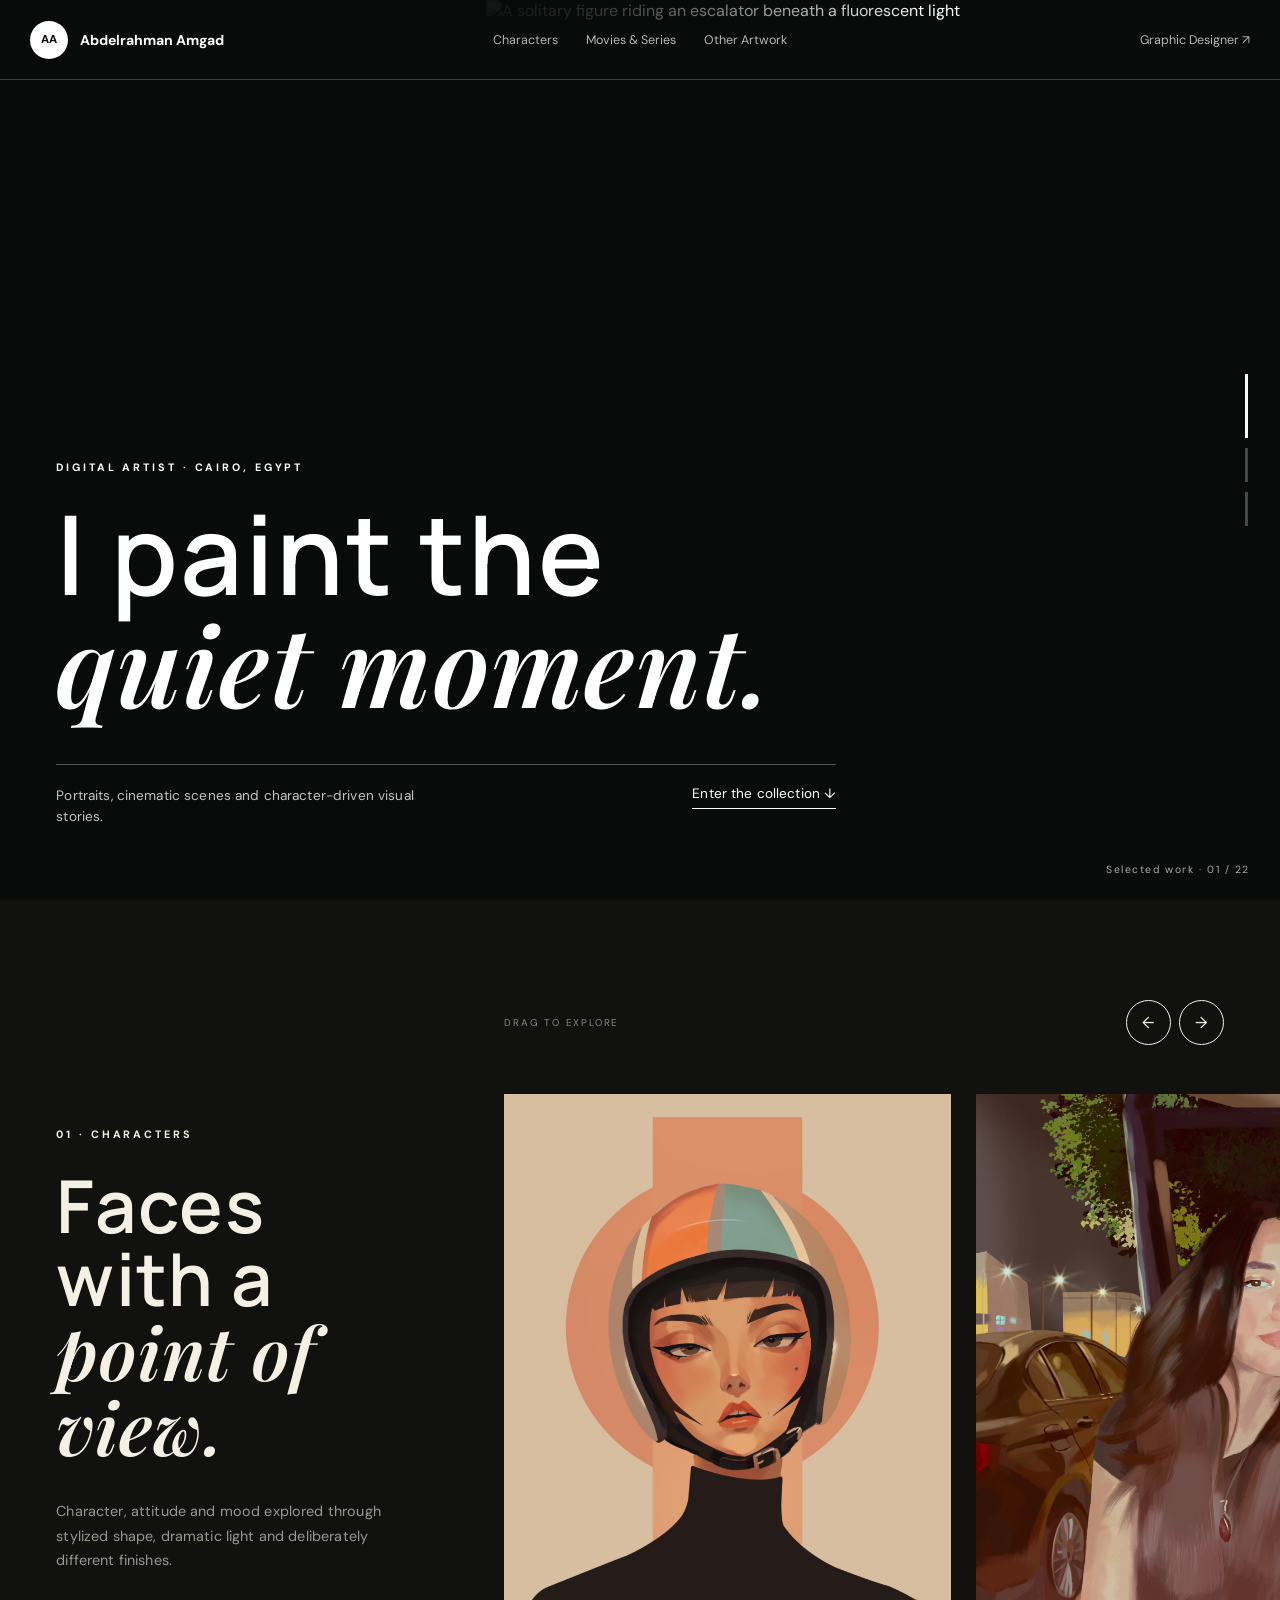
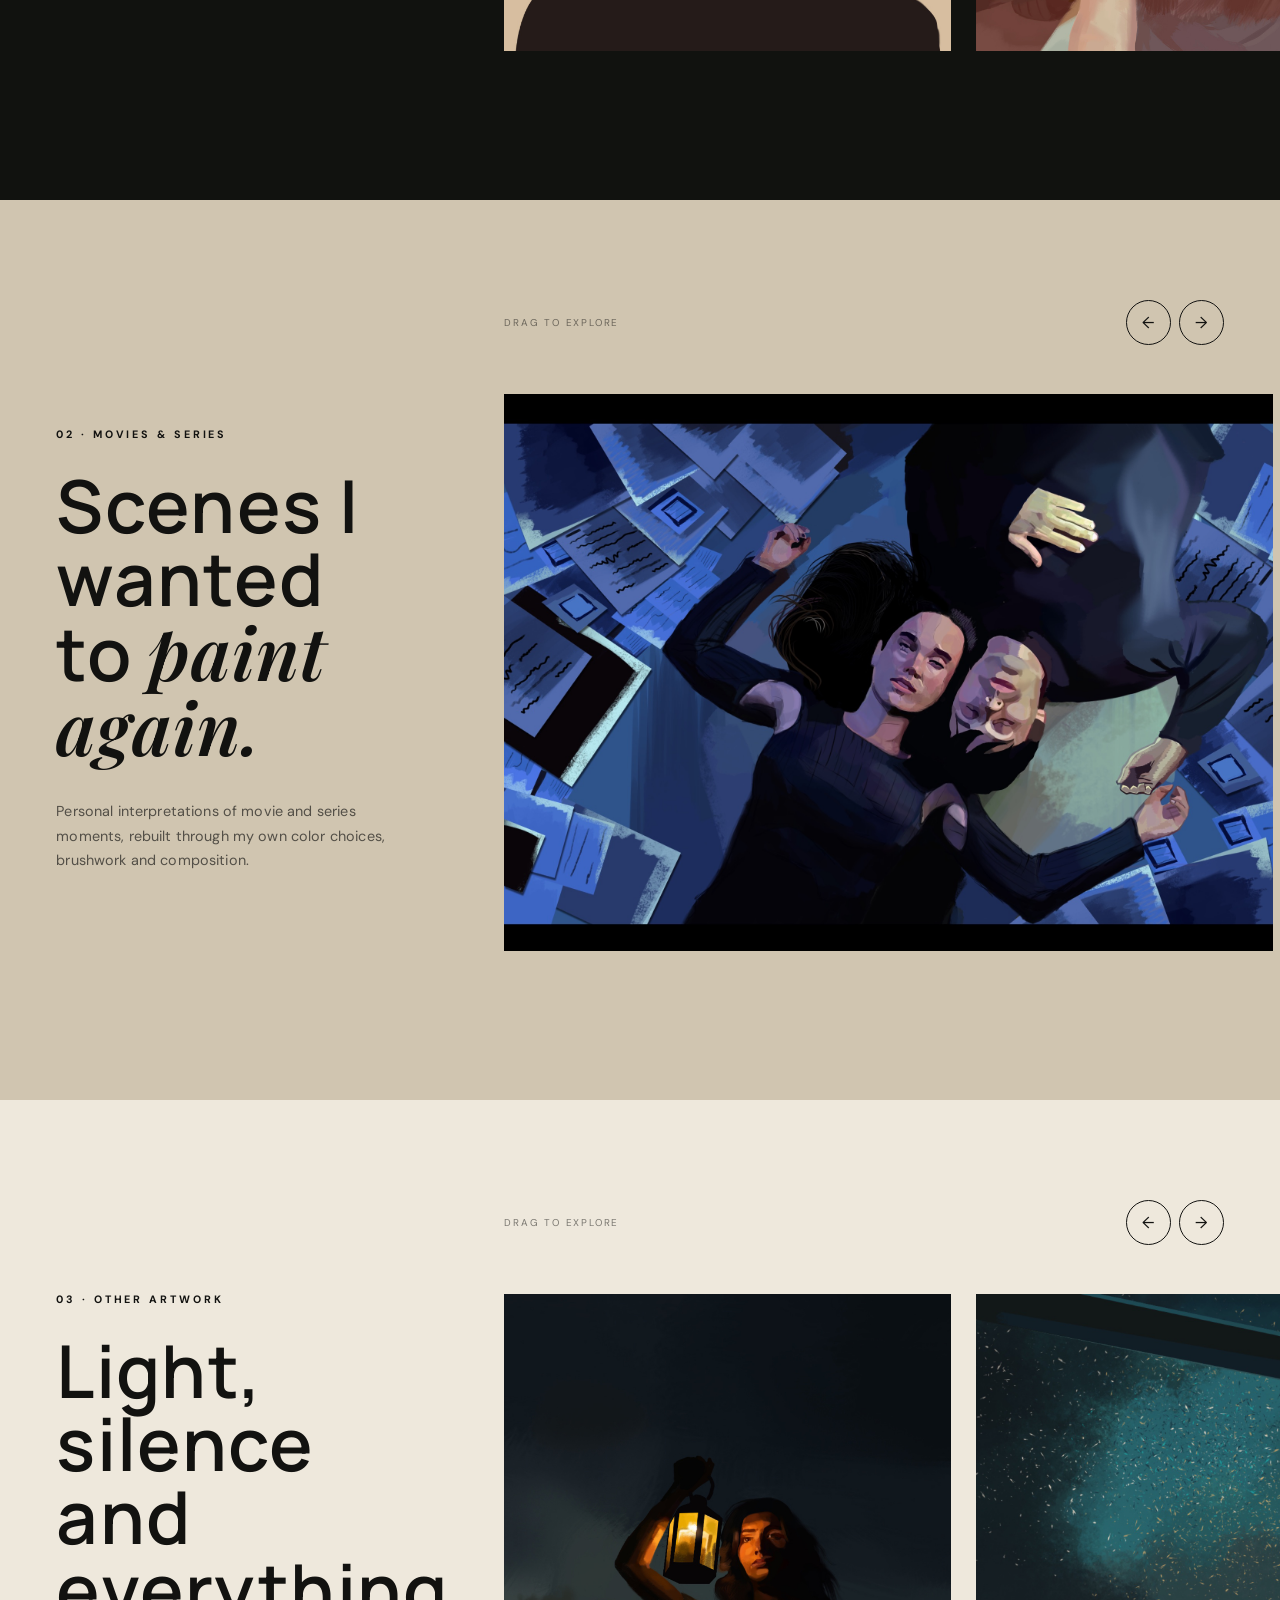
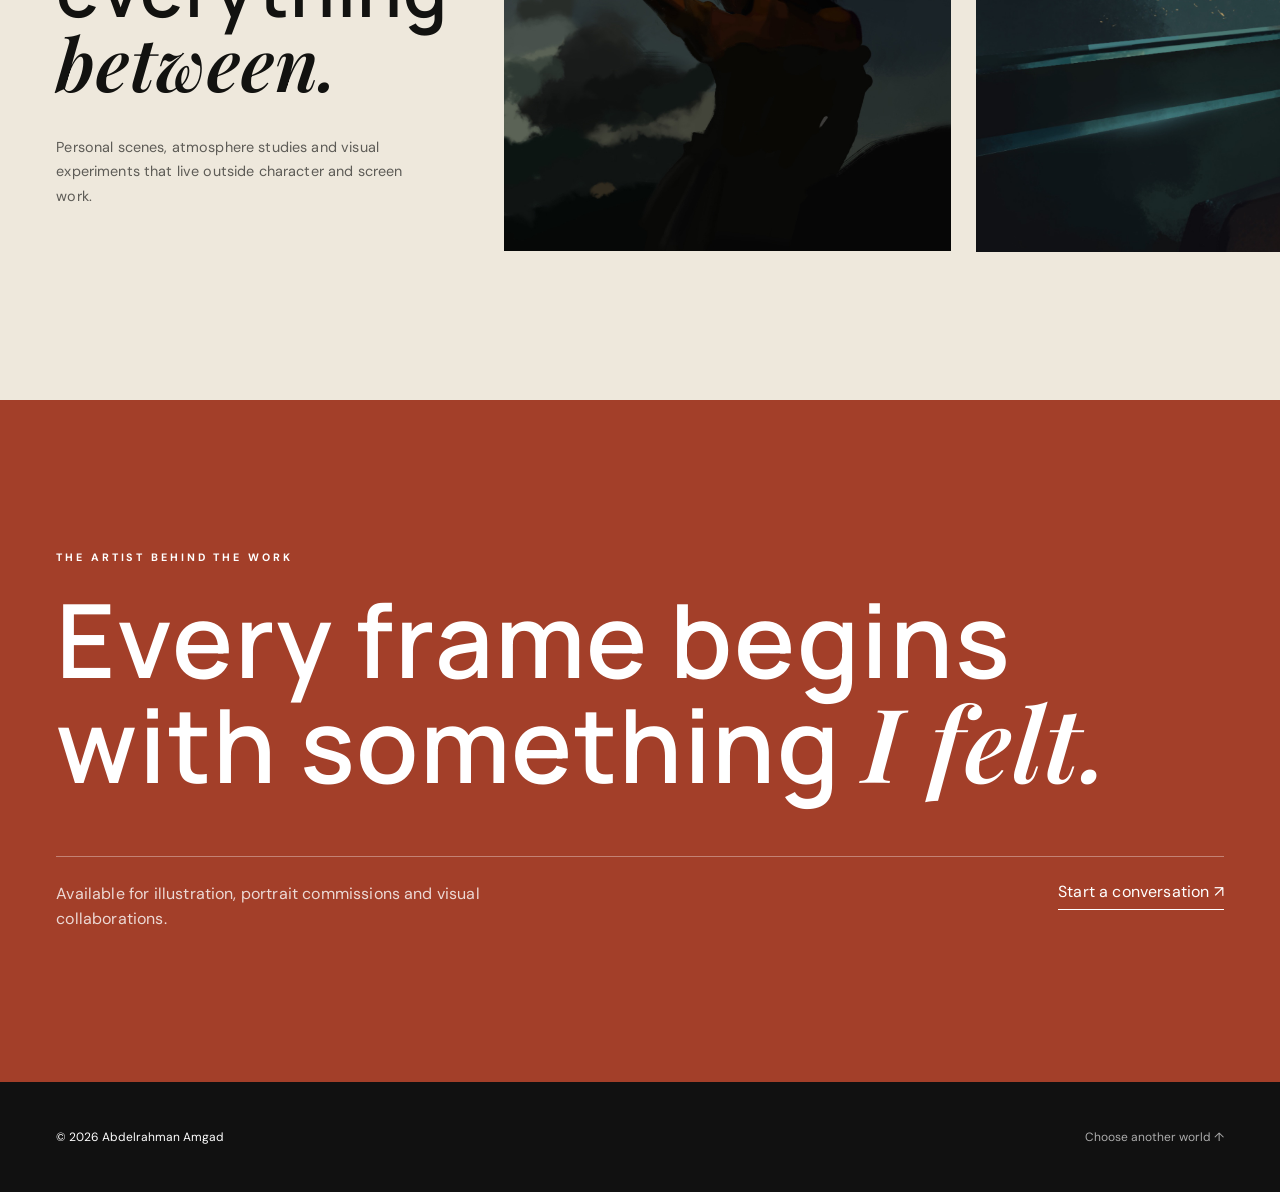
==== commit 23fe3864: "Optimize artist hero image loading" ====
--- a/artist.html
+++ b/artist.html
@@ -26,9 +26,9 @@
   <main>
     <section class="artist-hero">
       <div class="hero-art-slider" aria-label="Selected artwork slideshow">
-        <img class="hero-slide active" src="assets/art/alone.jpg" alt="A solitary figure riding an escalator beneath a fluorescent light" width="1080" height="1350" fetchpriority="high" />
-        <img class="hero-slide" src="assets/art/light.jpg" alt="A woman holding a glowing lantern against a dark sky" width="1080" height="1350" />
-        <img class="hero-slide" src="assets/art/metro.jpg" alt="A woman sitting beside a rain-covered metro window" width="1350" height="1080" />
+        <img class="hero-slide active" src="assets/thumbs/art/alone.jpg" alt="A solitary figure riding an escalator beneath a fluorescent light" width="720" height="900" fetchpriority="high" decoding="async" />
+        <img class="hero-slide" src="assets/thumbs/art/call-booth.jpg" alt="A woman making a call inside a neon-lit phone booth" width="720" height="900" decoding="async" />
+        <img class="hero-slide" src="assets/thumbs/art/metro.jpg" alt="A woman sitting beside a rain-covered metro window" width="900" height="720" decoding="async" />
       </div>
       <div class="hero-shade"></div>
       <div class="hero-copy">
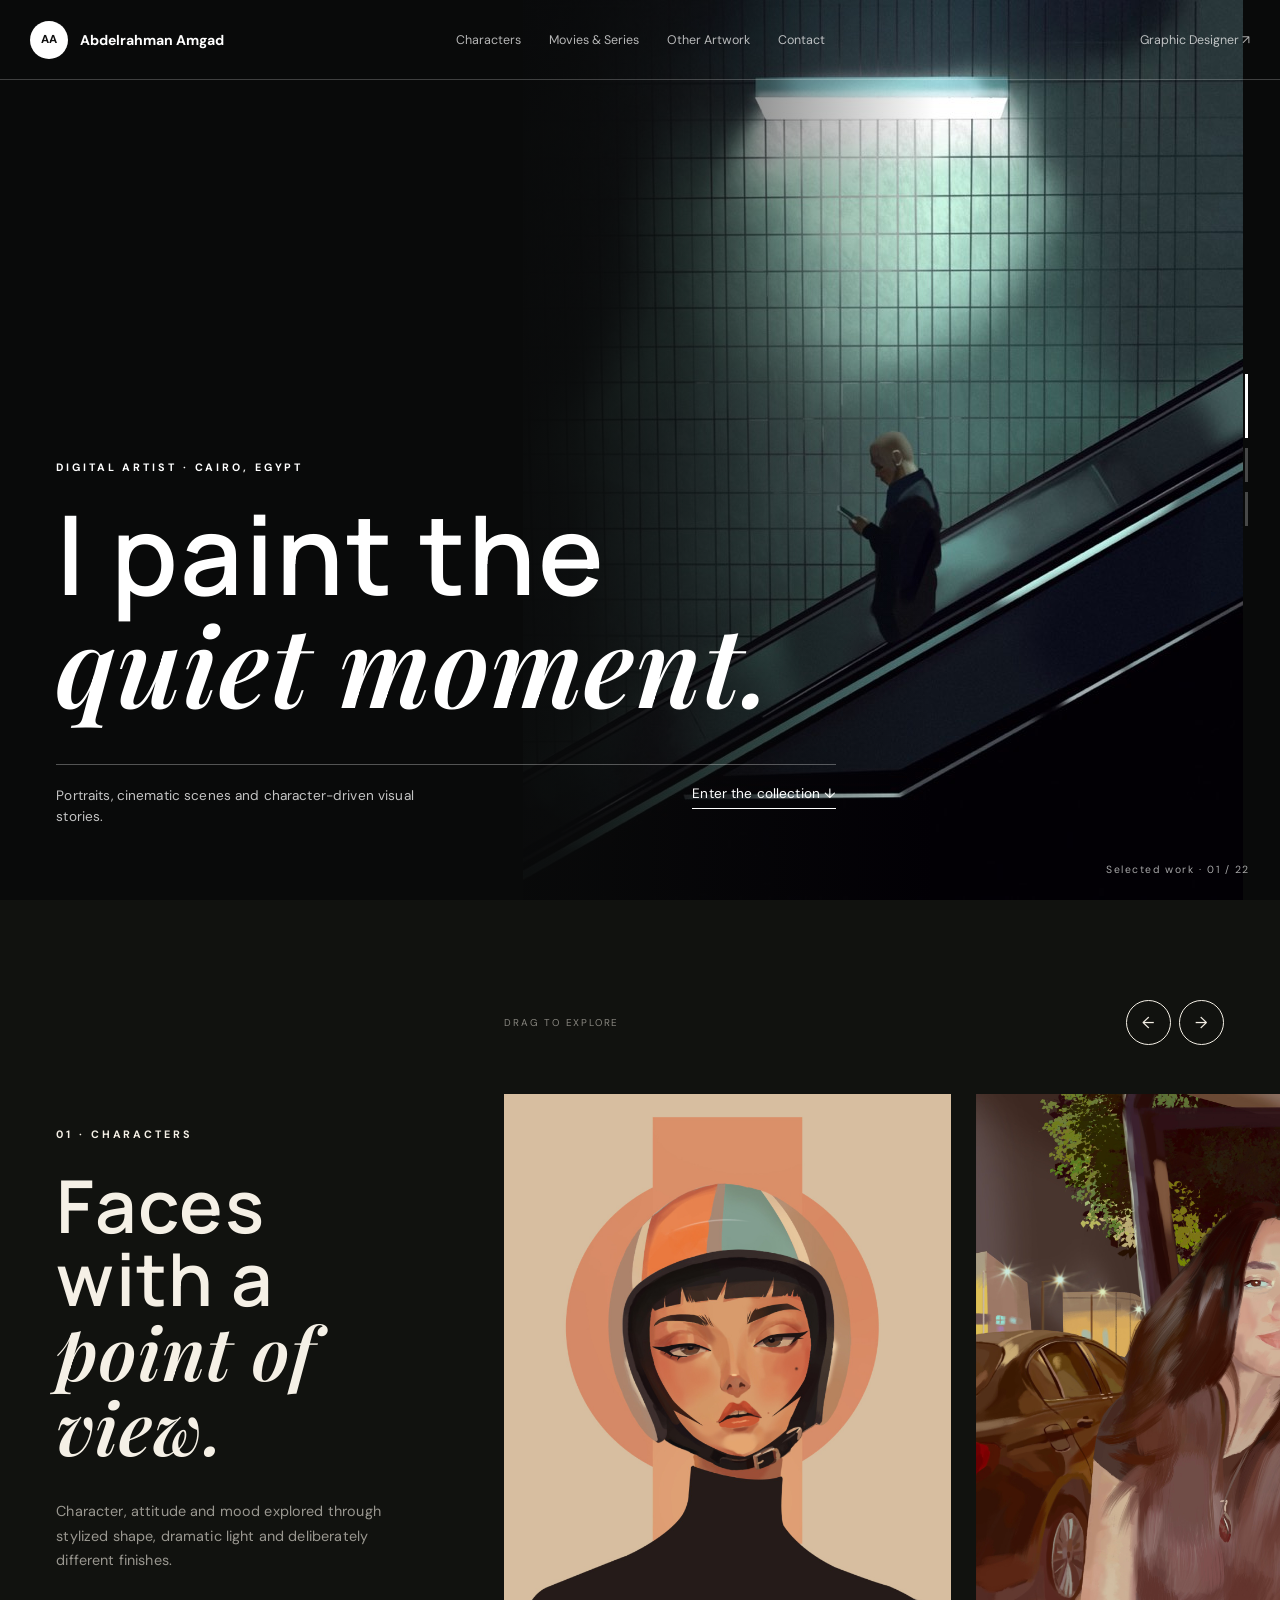
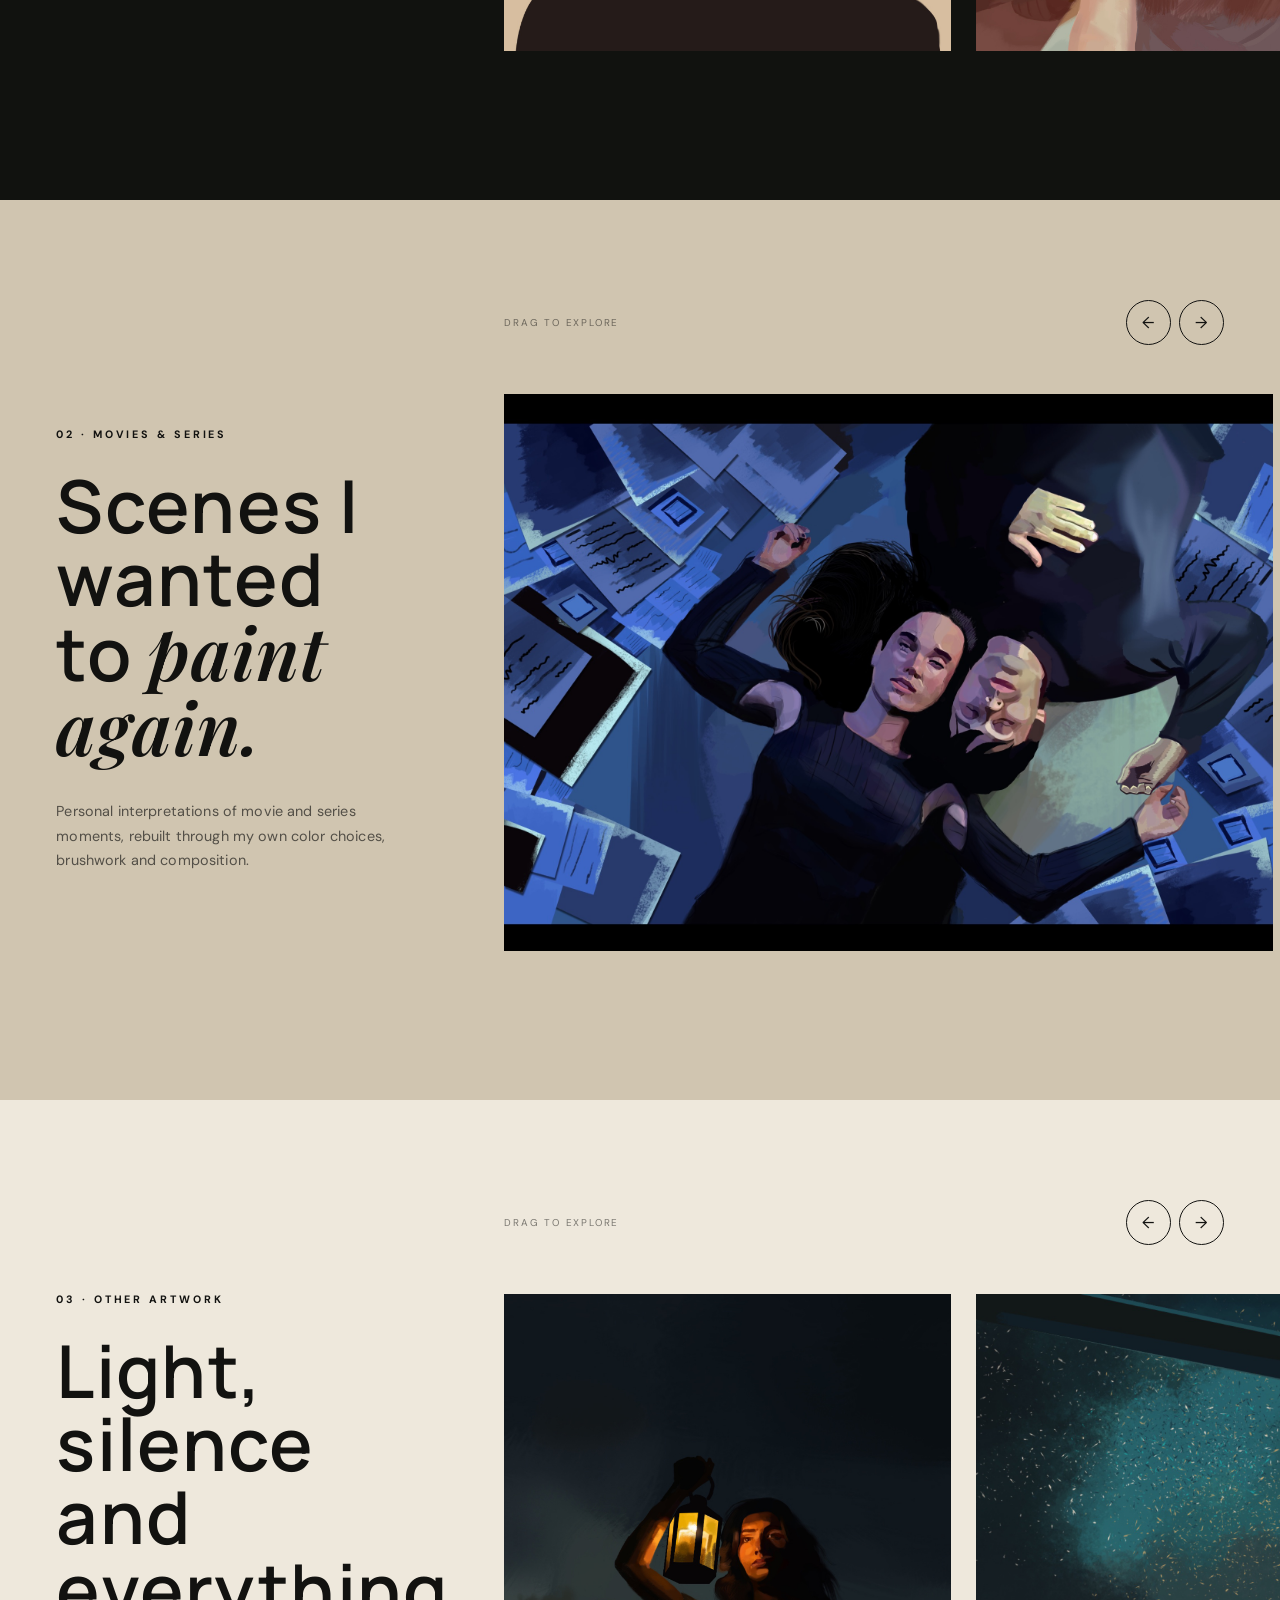
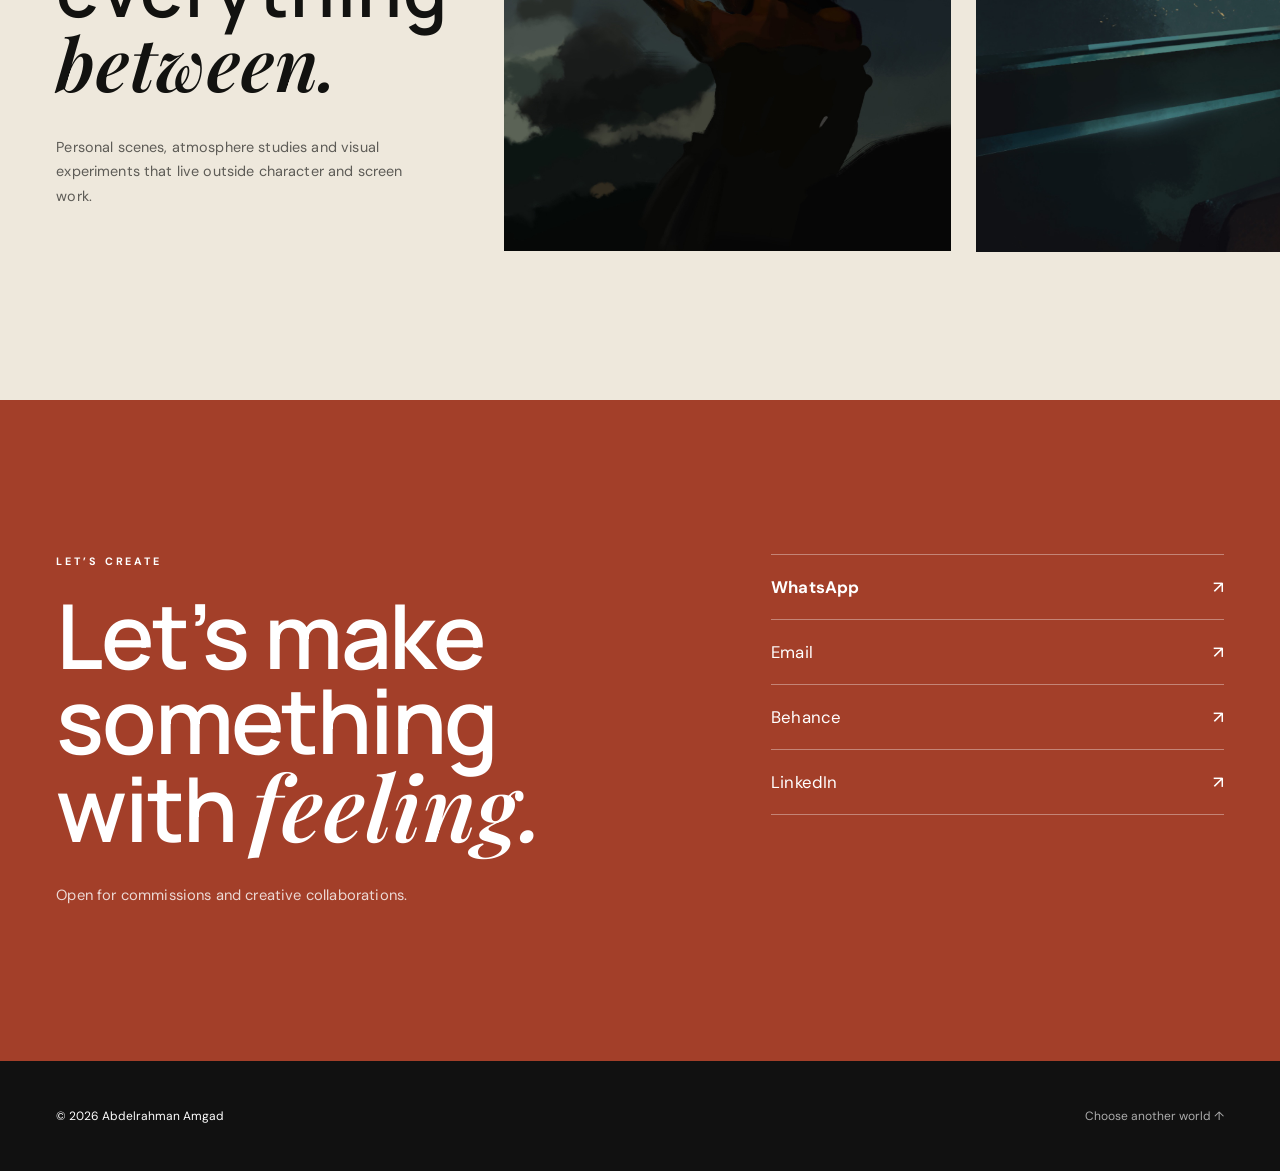
==== commit f5a82bc3: "Improve project scrolling and contact sections" ====
--- a/artist.html
+++ b/artist.html
@@ -8,7 +8,7 @@
   <link rel="preconnect" href="https://fonts.googleapis.com" />
   <link rel="preconnect" href="https://fonts.gstatic.com" crossorigin />
   <link href="https://fonts.googleapis.com/css2?family=DM+Sans:wght@400;500;600;700&amp;family=Manrope:wght@500;600;700;800&amp;family=Playfair+Display:ital,wght@0,600;1,600&amp;display=swap" rel="stylesheet" />
-  <link rel="stylesheet" href="artist.css?v=4" />
+  <link rel="stylesheet" href="artist.css?v=5" />
 </head>
 <body>
   <header class="artist-header">
@@ -19,6 +19,7 @@
       <a href="#characters">Characters</a>
       <a href="#screen">Movies &amp; Series</a>
       <a href="#other">Other Artwork</a>
+      <a href="#contact">Contact</a>
     </nav>
     <a class="switch-world" href="designer.html">Graphic Designer ↗</a>
   </header>
@@ -138,10 +139,20 @@
       </div>
     </section>
 
-    <section class="artist-contact">
-      <p>THE ARTIST BEHIND THE WORK</p>
-      <h2>Every frame begins<br />with something <em>I felt.</em></h2>
-      <div><span>Available for illustration, portrait commissions and visual collaborations.</span><a href="mailto:abdelrahmanamgadabobaker@gmail.com">Start a conversation ↗</a></div>
+    <section class="artist-contact" id="contact">
+      <div class="artist-contact-inner">
+        <div class="artist-contact-copy">
+          <p>LET’S CREATE</p>
+          <h2>Let’s make something<br />with <em>feeling.</em></h2>
+          <span>Open for commissions and creative collaborations.</span>
+        </div>
+        <div class="artist-contact-actions">
+          <a class="artist-contact-link artist-contact-primary" href="https://wa.me/201060569134" rel="noreferrer" target="_blank">WhatsApp <b>↗</b></a>
+          <a class="artist-contact-link" href="mailto:abdelrahmanamgadabobaker@gmail.com">Email <b>↗</b></a>
+          <a class="artist-contact-link" href="https://www.behance.net/Abdelrahmvn1" rel="noreferrer" target="_blank">Behance <b>↗</b></a>
+          <a class="artist-contact-link" href="https://www.linkedin.com/in/abdelrahman-amgad-473862315/" rel="noreferrer" target="_blank">LinkedIn <b>↗</b></a>
+        </div>
+      </div>
     </section>
   </main>
 
--- a/artist.css
+++ b/artist.css
@@ -190,3 +190,23 @@
 }
 
 @media(prefers-reduced-motion:reduce){.lightbox-stage img,.art-lightbox[open]{animation:none}.lightbox-close:hover{transform:none}}
+
+/* Full artist contact — aligned with the designer contact experience */
+.artist-contact{padding:clamp(100px,12vw,170px) 4.4vw;background:#a33f29;color:#fff}
+.artist-contact>.artist-contact-inner{margin:0;padding:0;border:0;display:grid;grid-template-columns:1.15fr .85fr;gap:clamp(55px,8vw,120px);align-items:start}
+.artist-contact-copy>p{margin:0 0 24px;font-size:.67rem;font-weight:700;letter-spacing:.27em}
+.artist-contact-copy h2{margin:0;font:600 clamp(3.6rem,7vw,8rem)/.95 "Manrope";letter-spacing:-.025em}
+.artist-contact-copy>span{display:block;max-width:470px;margin-top:34px;font-size:.92rem;line-height:1.7;opacity:.78}
+.artist-contact-actions{border-top:1px solid rgba(255,255,255,.36)}
+.artist-contact a.artist-contact-link{display:flex;align-items:center;justify-content:space-between;width:100%;padding:21px 0;border:0;border-bottom:1px solid rgba(255,255,255,.36);font-size:1.05rem;transition:padding-left .2s ease,opacity .2s ease}
+.artist-contact a.artist-contact-link:hover{padding-left:8px}
+.artist-contact-link b{font-weight:500}
+.artist-contact-primary{color:#fff;font-weight:700}
+
+@media(max-width:800px){
+  .artist-contact>.artist-contact-inner{grid-template-columns:1fr;gap:52px}
+}
+@media(max-width:620px){
+  .artist-contact{padding:90px 18px}
+  .artist-contact-copy h2{font-size:clamp(3rem,14vw,4.8rem)}
+}
